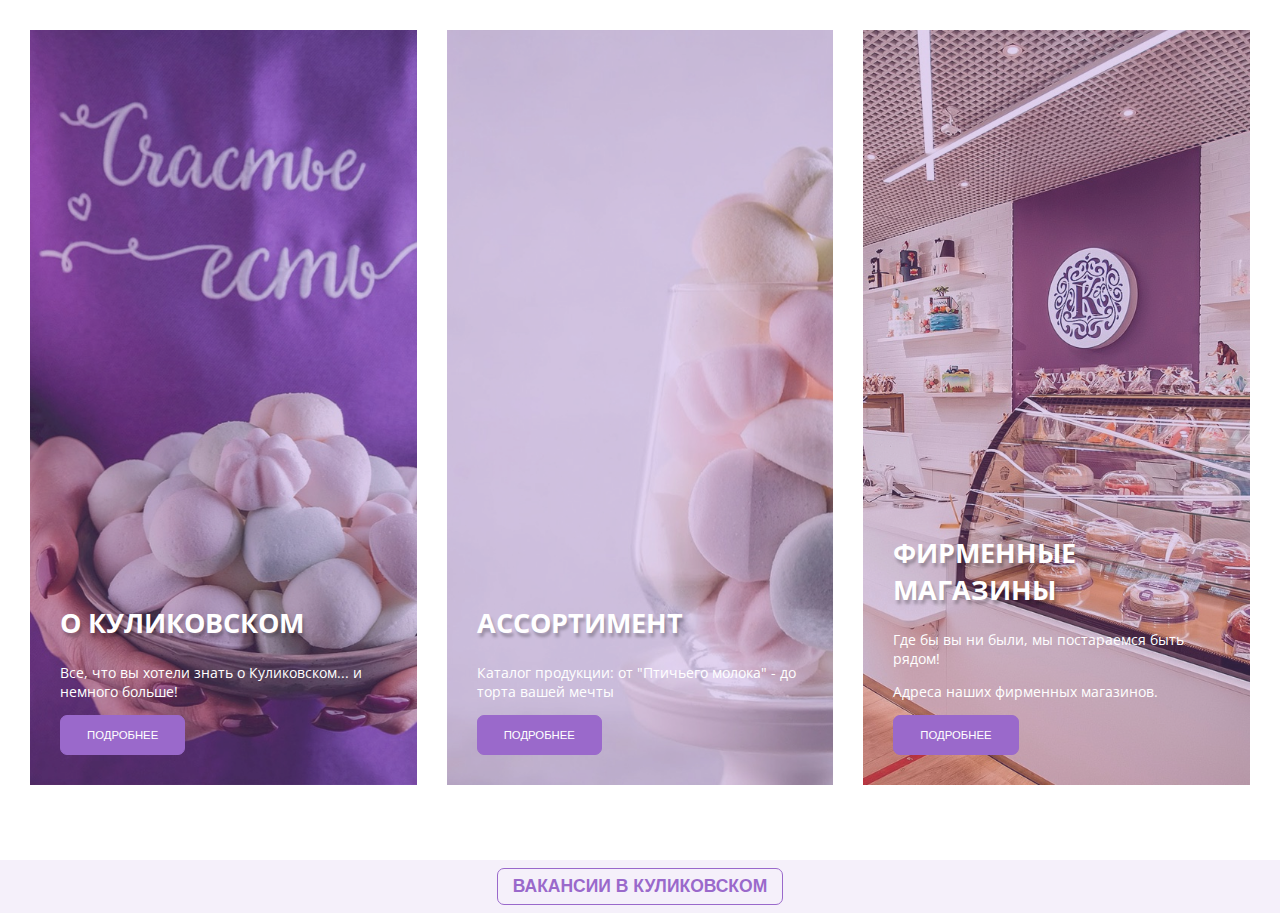
==== index.html @ 583b7c26 "kulikov" ====
<!DOCTYPE html>
<html lang="ru">
<head>
    <meta charset="UTF-8">
    <meta http-equiv="X-UA-Compatible" content="IE=edge">
    <meta name="viewport" content="width=device-width, initial-scale=1.0">
    <meta name="link" content="">
    <link rel="stylesheet" href="./lib/ChiefSlider/chief-slider.min.css">
    <link rel="icon" href="https://bitrix.kulikov.com/upload/landing/a2a/bnypx19rsgehgfzwub5ida5rsk8mgqv3/%D0%B4%D0%BB%D1%8F_%D0%A1%D0%AD%D0%94%D0%90_1_.png">
    <title>Главная</title>
    <link rel="stylesheet" href="./lib/slide-lib/slide-r.min.css">
    <link rel="preconnect" href="https://fonts.googleapis.com">
    <link rel="preconnect" href="https://fonts.gstatic.com" crossorigin>
    <link href="https://fonts.googleapis.com/css2?family=Cardo:ital,wght@0,400;0,700;1,400&family=Open+Sans:wght@300;400;500;600;700;800&display=swap" rel="stylesheet">
    <link rel="stylesheet" href="./css/style.css">
    <script src="./lib/ChiefSlider/chief-slider.min.js"></script>
    <script src="./lib/slide-lib/slide-r.min.js"></script>
</head>
<body>
    <main>
        <header>
            
        </header>
        <container>
            <div class="container">
                <div class="landing w-fill">
                    <div class="landing-block">
                        <div class="landing-items">
                            <div class="landing-item">
                                <article class="landing-item-box l-bg l-bg-1 h-fill pos-rel">
                                    <header class="landing-item-info">
                                        <div class="landing-item-title">
                                            <h2 class="l-title">О КУЛИКОВСКОМ</h2>
                                        </div>
                                        <div class="landing-item-subtitle">
                                            <p>Все, что вы хотели знать о Куликовском... и немного больше!</p>
                                        </div>
                                        <div class="landing-item-btn">
                                            <button class="btn-bg-pink fs-13 fw-700 btn-p-2 btn-font md-1-button">Подробнее</button>
                                        </div>
                                    </header>
                                    <figure class="landing-item-bg m-none"></figure>
                                </article>
                            </div>
                            <div class="landing-item">
                                <article class="landing-item-box l-bg-2 l-bg pos-rel h-fill">
                                    <header class="landing-item-info">
                                        <div class="landing-item-title">
                                            <h2 class="l-title">АССОРТИМЕНТ</h2>
                                        </div>
                                        <div class="landing-item-subtitle">
                                            <p>Каталог продукции: от "Птичьего молока" - до торта вашей мечты</p>
                                        </div>
                                        <div class="landing-item-btn">
                                            <button class="btn-bg-pink fs-13 fw-700 btn-p-2 btn-font md-1-button">Подробнее</button>
                                        </div>
                                    </header>
                                    <figure class="landing-item-bg m-none"></figure>
                                </article>
                            </div>
                            <div class="landing-item">
                                <article class="landing-item-box l-bg l-bg-3 pos-rel h-fill w-fill">
                                    <header class="landing-item-info">
                                        <div class="landing-item-title">
                                            <h2 class="l-title">ФИРМЕННЫЕ МАГАЗИНЫ</h2>
                                        </div>
                                        <div class="landing-item-subtitle">
                                            <p>Где бы вы ни были, мы постараемся быть рядом!</p>
                                            <p>Адреса наших фирменных магазинов.</p>
                                        </div>
                                        <div class="landing-item-btn">
                                            <button class="btn-bg-pink fs-13 fw-700 btn-p-2 btn-font md-1-button">Подробнее</button>
                                        </div>
                                    </header>
                                    <figure class="landing-item-bg m-none"></figure>
                                </article>
                            </div>
                        </div>
                    </div>
                    
                </div>
                <div class="job">
                    <div class="job-block g-bg-color">
                        <div class="job-btn">
                            <a href="./openings.html">
                                <button class="job-button btn-font fs-17 btn-p-3 fw-bold btn-bg btn-bg-active md-1-button">Вакансии в куликовском</button>
                            </a>
                        </div>
                    </div>
                </div>
            </div>
        </container>
        <footer>
            
        </footer>
    </main>
    <script src="./js/kulikov.js"></script>
    <script>
        const slideFooterLeft = new SlideLeft('.footer-soc')
        const slideFooterRight = new SlideRight('.footer-nav')
        const slideFooterBottom = new SlideBottom('.footer-text')
    </script>
</body>
</html>
---- lib/ChiefSlider/chief-slider.min.css ----
/*!
* chiefSlider
*   site: https://itchief.ru/javascript/slider
*   github: https://github.com/itchief/ui-components
*
* Copyright 2018-2021 Alexander Maltsev
* Licensed under MIT (https://github.com/itchief/ui-components/blob/master/LICENSE)
*/.slider{position:relative}.slider__container{overflow:hidden}.slider__items{display:flex;transition:transform .5s ease}.slider_disable-transition{transition:none}.slider__item{flex:0 0 100%;max-width:100%;user-select:none}.slider__control{position:absolute;top:50%;display:flex;align-items:center;justify-content:center;width:40px;color:#fff;text-align:center;height:50px;transform:translateY(-50%);background:rgba(0,0,0,.2)}.slider__control_hide{display:none}.slider__control[data-slide=prev]{left:0}.slider__control[data-slide=next]{right:0}.slider__control:focus,.slider__control:hover{color:#fff;text-decoration:none;outline:0;background:rgba(0,0,0,.3)}.slider__control::before{content:'';display:inline-block;width:20px;height:20px;background:transparent no-repeat center center;background-size:100% 100%}.slider__control[data-slide=prev]::before{background-image:url("data:image/svg+xml;charset=utf8,%3Csvg xmlns='http://www.w3.org/2000/svg' fill='%23fff' viewBox='0 0 8 8'%3E%3Cpath d='M5.25 0l-4 4 4 4 1.5-1.5-2.5-2.5 2.5-2.5-1.5-1.5z'/%3E%3C/svg%3E")}.slider__control[data-slide=next]::before{background-image:url("data:image/svg+xml;charset=utf8,%3Csvg xmlns='http://www.w3.org/2000/svg' fill='%23fff' viewBox='0 0 8 8'%3E%3Cpath d='M2.75 0l-1.5 1.5 2.5 2.5-2.5 2.5 1.5 1.5 4-4-4-4z'/%3E%3C/svg%3E")}.slider__indicators{position:absolute;right:0;bottom:0;left:0;z-index:15;display:flex;justify-content:center;padding-left:0;margin-right:15%;margin-left:15%;list-style:none;margin-top:0;margin-bottom:0}.slider__indicators li{box-sizing:content-box;flex:0 1 auto;width:30px;height:5px;margin-right:3px;margin-left:3px;text-indent:-999px;cursor:pointer;background-color:rgba(255,255,255,.5);background-clip:padding-box;border-top:15px solid transparent;border-bottom:15px solid transparent}.slider__indicators li.active{background-color:#FB2E86}
---- lib/slide-lib/slide-r.min.css ----
.slide-animation{animation:slide-r 3s 1;opacity:1 !important}.slide-animation-right{animation:slide-l 3s 1;opacity:1 !important}.slide-animation-bottom{animation:slide-b 3s 1;opacity:1 !important}.opacity{opacity:0}.transition{transition:all .8s ease-in-out}@keyframes slide-r{0%{transform:translateX(-100%)}50%{transform:translateX(0%)}}@keyframes slide-l{0%{transform:translateX(200%)}50%{transform:translateX(20%)}}@keyframes slide-b{0%{transform:translateY(100%)}50%{transform:translateY(0%)}}
---- css/style.css ----
* {
  box-sizing: border-box;
}

body {
  margin: 0;
  padding: 0;
  font-family: 'Open Sans', sans-serif;
}

:root {
  font-size: 14px;
}

.fs-16 {
  font-size: 1.14286rem;
}

.fs-13 {
  font-size: .81rem;
}

.fs-12 {
  font-size: 0.9rem;
}

.fs-17 {
  font-size: 1.25rem;
}

.fs-14 {
  font-size: 14px;
}

.fs-40 {
  font-size: 40px;
}

.fs-32 {
  font-size: 32px;
}

.fs-35 {
  font-size: 35px;
}

.fs-20 {
  font-size: 20px;
}

.fs-10 {
  font-size: 10px;
}

.c-pink {
  color: #9a69cb;
}

.c-text-grey {
  color: #999999;
}

.fw-bold {
  font-weight: 700;
}

.fw-regular {
  font-weight: 400;
}

.l-title {
  font-size: 27px;
  color: #ffffff;
  text-shadow: 2px 4px 3px #0000003f;
}

.l-bg {
  background-size: cover;
  background-position: center;
  background-repeat: no-repeat;
}

.l-bg-1 {
  background: url("./../img/landing/landing_1.jpg");
  background-size: cover;
}

.l-bg-2 {
  background: url("./../img/landing/landing_2.jpg");
  background-size: cover;
}

.l-bg-3 {
  background: url("./../img/landing/landing_3.jpg");
  background-size: cover;
}

.w-soc {
  width: 50%;
}

.g-box {
  width: 1140px;
  margin: 0 auto;
}

.g-bg-color {
  background-color: rgba(154, 105, 203, 0.1);
}

.g-light-bg-color {
  background-color: #f7f7f7;
}

.btn-p-1 {
  padding: 4px 7px;
}

.btn-p-3 {
  padding: 7px 15px;
}

.btn-p-2 {
  padding: 13px 26px;
}

.btn-bg {
  background-color: transparent;
}

.btn-bg-pink {
  background-color: #9a69cb;
  color: #ffffff;
}

.btn-font {
  text-transform: uppercase;
  border-radius: 7px;
  border: 0;
  outline: none;
  cursor: pointer;
}

.btn-bg-active {
  transition: all 0.2s ease-in;
}

.btn-bg-active:hover {
  background-color: #9a69cb;
  color: #ffffff;
}

.w-50 {
  width: 50%;
}

.w-fill {
  width: 100%;
}

.w-85 {
  width: 85%;
}

.w-33 {
  width: 33.333%;
}

.w-16 {
  max-width: 16.6666666% !important;
}

.w-s-item {
  max-width: 20%;
}

.mobile {
  height: 75px;
  display: flex;
  align-items: center;
  width: 100%;
  margin-top: 25px;
}

.mobile-btn {
  height: 100%;
  display: flex;
  align-items: center;
  justify-content: center;
}

.f-title {
  font-size: 16px;
  text-transform: uppercase;
}

.md-1-button {
  border: 1px solid #9a69cb !important;
}

.header {
  height: 175px;
  display: flex;
  align-items: center;
  flex-direction: column;
}

.header-logo {
  background-repeat: no-repeat;
  padding-top: 25px;
  background-size: cover;
  background-position: center;
  display: flex;
  justify-content: center;
}

.landing {
  padding: 30px 15px;
}

.landing-items {
  display: flex;
  height: 800px;
  position: relative;
}

.landing-item {
  width: 34%;
  height: 755px;
  position: relative;
  color: #ffffff;
  padding: 0 15px;
}

.landing-item-box {
  display: flex;
  align-items: flex-end;
}

.landing-item-info {
  position: relative;
  z-index: 10;
  padding: 30px;
}

.landing-item-bg {
  position: absolute;
  height: 100%;
  width: 100%;
  background-color: #9a69cb;
  opacity: 0.3;
  top: 0;
  right: 0;
  z-index: 0;
}

.job-btn {
  padding: 8px;
  text-align: center;
}

.job-block {
  text-align: center;
}

.job-button {
  color: #9a69cb;
}

.icon-vk {
  background: url("./../img/icon/VK_Monochrome_Compact_Logo.svg");
  width: 16px;
  height: 16px;
  background-repeat: no-repeat;
  background-size: cover;
}

.openings {
  text-align: center;
  overflow: hidden;
}

.openings-content {
  display: flex;
  text-align: left;
}

.o-link {
  color: #9a69cb;
}

.app-md1-right img {
  width: 100%;
  height: auto;
}

.app-md2-item:hover {
  border-bottom-color: #9a69cb;
}

.footer {
  width: 100%;
  height: 100%;
  background-color: #9a69cb;
  color: #ffffff;
  margin: 30px 0 0;
  padding-top: 50px;
  padding-bottom: 10px;
  overflow: hidden;
}

.footer-main {
  display: flex;
  justify-content: center;
}

.footer-nav {
  display: flex;
}

.footer-nav-item {
  width: 33.3333%;
  height: 100%;
}

.footer-nav-link {
  margin-bottom: 10px !important;
}

.footer a {
  color: #ffffff;
  text-decoration: none;
}

.footer a:hover {
  text-decoration: underline;
}

.footer ul {
  margin: 0;
  padding: 0;
  display: flex;
  flex-direction: column;
  gap: 7px;
}

.footer li {
  list-style-type: none;
  margin: 0;
  padding: 0;
  display: flex;
  align-items: center;
  gap: 5px;
}

.footer-title {
  text-transform: uppercase;
}

.footer-sponsor {
  background-color: #ffffff;
  width: 100%;
  margin: 0 auto;
}

.footer-sponsor-items {
  width: 100%;
  display: flex;
  margin: 0 auto;
  flex-direction: initial !important;
  gap: 0 !important;
}

.footer-sponsor-item {
  padding: 0 10px !important;
}

@media (max-width: 1140px) {
  .g-box {
    width: 960px;
  }
  .footer-main {
    width: 720px;
  }
  .footer-sponsor-item {
    transition: opacity .6s ease-in-out;
    opacity: 0;
  }
  .footer-sponsor-item.slider__item_active {
    opacity: 1;
  }
  .slider__wrapper {
    margin: 0 auto;
    overflow: hidden;
  }
  .slider__control {
    background-color: transparent;
  }
  .slider__control:focus, .slider__control:hover {
    background-color: transparent;
  }
  .slider__control[data-slide="prev"] {
    left: 0px;
  }
  .slider__control[data-slide="prev"]::before {
    background: none;
    width: 0;
    height: 0;
  }
  .slider__control[data-slide="next"] {
    right: 0px;
  }
  .slider__control[data-slide="next"]::before {
    background: none;
    width: 0;
    height: 0;
  }
  .slider__control svg {
    font-size: 20px;
    font-weight: bold;
    color: #b9b8b8;
  }
}

@media (max-width: 990px) {
  .landing-item {
    max-width: 50% !important;
    width: 48.2717%;
  }
  .landing .slider__wrapper {
    width: 100% !important;
  }
  .landing-items {
    width: 100%;
  }
  .g-box {
    width: 720px;
  }
}

@media (max-width: 760px) {
  .g-box {
    width: 560px;
  }
  .slider-wrapper {
    width: 470px;
  }
  .footer-main {
    flex-direction: column;
  }
  .footer-nav {
    flex-direction: column;
  }
  .openings-content {
    flex-direction: column;
  }
  .openings-content .w-50 {
    width: 100%;
  }
  .landing-item {
    width: 100%;
    max-width: 100% !important;
  }
}

@media (max-width: 560px) {
  .g-box {
    width: 100%;
  }
  .footer-sponsor-items {
    padding: 0 35px;
  }
  .slider-wrapper {
    padding: 0 35px;
  }
  .w-s-item {
    max-width: 50%;
  }
}

.bi {
  pointer-events: none;
}

.title {
  text-transform: uppercase;
}

.border {
  height: 10px;
  width: 5rem;
  background-color: #9a69cb;
}

.border-small {
  height: 2px;
  width: 40px;
}

.mg-center {
  margin: 0 auto;
}

.link {
  text-decoration: none;
}

.p-std {
  padding: 10px 15px 0;
}

.p-sides {
  padding: 0 15px;
}

.p-top-45 {
  padding-top: 45px;
}

.p-top-15 {
  padding-top: 15px;
}

.p-top-10 {
  padding-top: 10px;
}

.p-40-30 {
  padding: 40px 30px;
}

.p-bttm-30 {
  padding-bottom: 30px;
}

.p-bttm-10 {
  padding-bottom: 10px;
}

.m-none {
  margin: 0;
}

.m-bttm-30 {
  margin-bottom: 30px;
}

.m-bttm-15 {
  margin-bottom: 15px;
}

.m-top-15 {
  margin-top: 15px;
}

.m-right {
  margin-left: auto;
}

.i-wdt {
  width: 100%;
  height: auto;
}

.i-size {
  width: 100%;
  height: auto;
}

.t-center {
  text-align: center;
}

.t-left {
  text-align: left;
}

.t-uppercase {
  text-transform: uppercase;
}

.d-flex {
  display: flex;
}

.d-flex-y-center {
  align-items: center;
}

.d-flex-x-center {
  justify-content: center;
}

.d-flex-x-right {
  justify-content: right;
}

.d-flex-column {
  flex-direction: column;
}

.b-item-grey-1 {
  border: 1px solid #eee;
}

.icon-cash::before {
  content: '';
  font-family: "finance";
  -webkit-font-smoothing: antialiased;
}

.bg-cover {
  background-size: cover;
}

.transition-std {
  transition: all .2s ease-in;
}

.item-box {
  cursor: pointer;
}

.h-fill {
  height: 100%;
}

.pos-rel {
  position: relative;
}
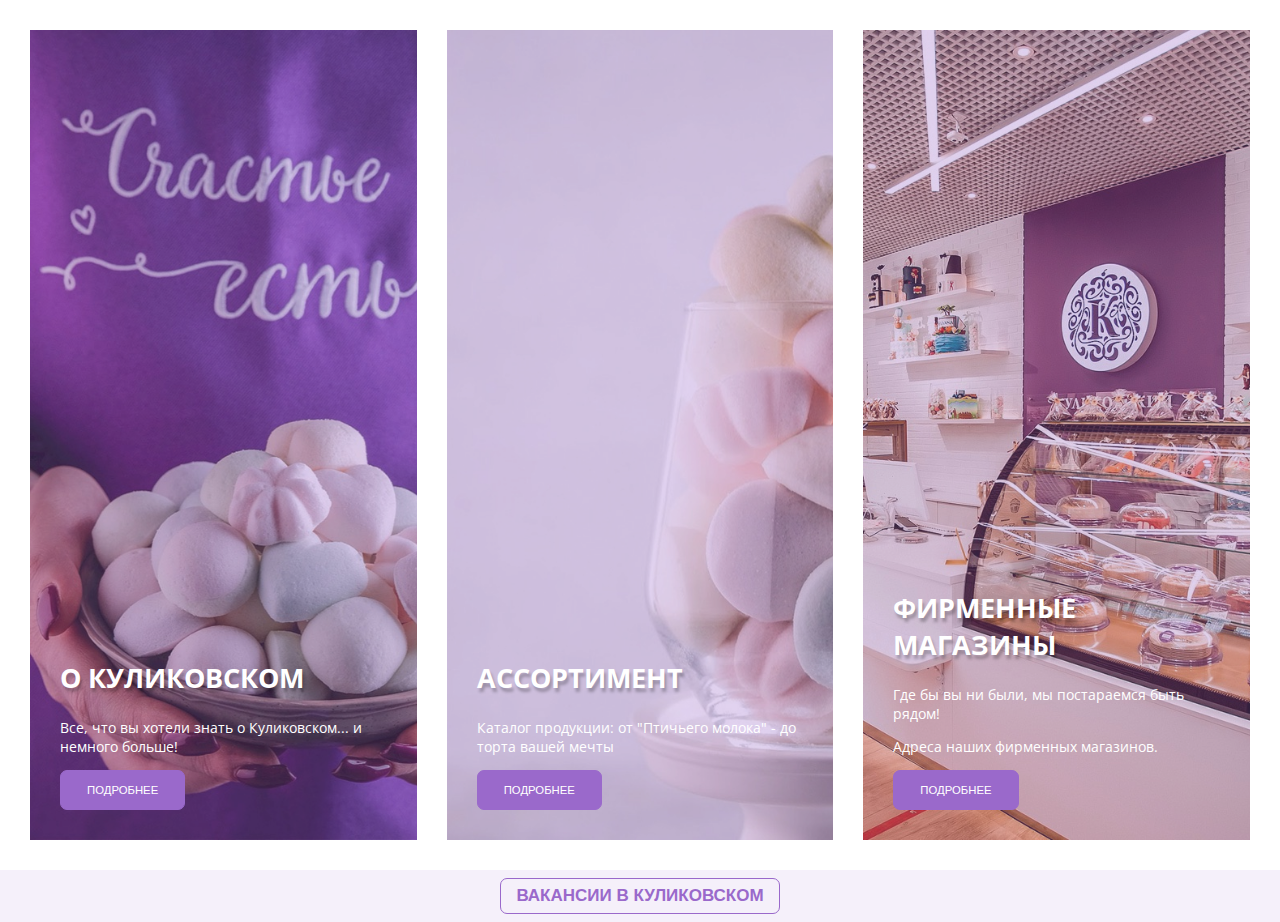
==== commit 39916a39: "kulikov" ====
--- a/index.html
+++ b/index.html
@@ -15,6 +15,7 @@
     <link rel="stylesheet" href="./css/style.css">
     <script src="./lib/ChiefSlider/chief-slider.min.js"></script>
     <script src="./lib/slide-lib/slide-r.min.js"></script>
+    <script src="https://github.com/xakplant/stickjaw/blob/master/stickjaw.min.js"></script>
 </head>
 <body>
     <main>
@@ -23,11 +24,11 @@
         </header>
         <container>
             <div class="container">
-                <div class="landing w-fill">
+                <div class="landing w-fill" style="height: 100% !important;">
                     <div class="landing-block">
                         <div class="landing-items">
-                            <div class="landing-item">
-                                <article class="landing-item-box l-bg l-bg-1 h-fill pos-rel">
+                            <div class="landing-item" data-proportion-h="2">
+                                <article class="landing-item-box l-bg l-bg-1 h-fill pos-rel" style="height: 90vh;">
                                     <header class="landing-item-info">
                                         <div class="landing-item-title">
                                             <h2 class="l-title">О КУЛИКОВСКОМ</h2>
@@ -39,7 +40,7 @@
                                             <button class="btn-bg-pink fs-13 fw-700 btn-p-2 btn-font md-1-button">Подробнее</button>
                                         </div>
                                     </header>
-                                    <figure class="landing-item-bg m-none"></figure>
+                                    <figure class="landing-item-bg m-none h-fill"></figure>
                                 </article>
                             </div>
                             <div class="landing-item">
@@ -55,7 +56,7 @@
                                             <button class="btn-bg-pink fs-13 fw-700 btn-p-2 btn-font md-1-button">Подробнее</button>
                                         </div>
                                     </header>
-                                    <figure class="landing-item-bg m-none"></figure>
+                                    <figure class="landing-item-bg m-none h-fill"></figure>
                                 </article>
                             </div>
                             <div class="landing-item">
@@ -72,7 +73,7 @@
                                             <button class="btn-bg-pink fs-13 fw-700 btn-p-2 btn-font md-1-button">Подробнее</button>
                                         </div>
                                     </header>
-                                    <figure class="landing-item-bg m-none"></figure>
+                                    <figure class="landing-item-bg m-none h-fill"></figure>
                                 </article>
                             </div>
                         </div>
@@ -99,6 +100,16 @@
         const slideFooterLeft = new SlideLeft('.footer-soc')
         const slideFooterRight = new SlideRight('.footer-nav')
         const slideFooterBottom = new SlideBottom('.footer-text')
+
+
+        const sj = new SJ({
+            options: {
+                h1w: true
+            },
+            settings: {
+                windowResize: true,
+            }
+        })
     </script>
 </body>
 </html>--- a/css/style.css
+++ b/css/style.css
@@ -25,11 +25,11 @@
 }
 
 .fs-17 {
-  font-size: 1.25rem;
+  font-size: 1.21429rem;
 }
 
 .fs-14 {
-  font-size: 14px;
+  font-size: 1rem;
 }
 
 .fs-40 {
@@ -48,8 +48,20 @@
   font-size: 20px;
 }
 
+.fs-23 {
+  font-size: 1.64286rem;
+}
+
 .fs-10 {
   font-size: 10px;
+}
+
+.fs-26 {
+  font-size: 1.85714rem;
+}
+
+.fs-42 {
+  font-size: 3rem;
 }
 
 .c-pink {
@@ -101,6 +113,11 @@
 
 .g-box {
   width: 1140px;
+  margin: 0 auto;
+}
+
+.g-box-faq {
+  width: 1110px;
   margin: 0 auto;
 }
 
@@ -220,13 +237,12 @@
 
 .landing-items {
   display: flex;
-  height: 800px;
   position: relative;
 }
 
 .landing-item {
   width: 34%;
-  height: 755px;
+  height: auto;
   position: relative;
   color: #ffffff;
   padding: 0 15px;
@@ -235,6 +251,7 @@
 .landing-item-box {
   display: flex;
   align-items: flex-end;
+  height: auto;
 }
 
 .landing-item-info {
@@ -245,8 +262,8 @@
 
 .landing-item-bg {
   position: absolute;
-  height: 100%;
   width: 100%;
+  height: auto;
   background-color: #9a69cb;
   opacity: 0.3;
   top: 0;
@@ -290,7 +307,7 @@
 }
 
 .app-md1-right img {
-  width: 100%;
+  width: 295px;
   height: auto;
 }
 
@@ -379,6 +396,9 @@
   .g-box {
     width: 960px;
   }
+  .g-box-faq {
+    width: 960px;
+  }
   .footer-main {
     width: 720px;
   }
@@ -436,12 +456,18 @@
   .g-box {
     width: 720px;
   }
+  .g-box-faq {
+    width: 720px;
+  }
 }
 
 @media (max-width: 760px) {
   .g-box {
     width: 560px;
   }
+  .g-box-faq {
+    width: 560px;
+  }
   .slider-wrapper {
     width: 470px;
   }
@@ -461,10 +487,35 @@
     width: 100%;
     max-width: 100% !important;
   }
+  .app-md1-content {
+    flex-direction: column;
+    align-items: unset !important;
+  }
+  .app-md1-left {
+    width: 100%;
+  }
+  .app-md1-info {
+    margin: 0 auto !important;
+  }
+  .app-md2-items {
+    flex-direction: column;
+  }
+  .app-md2-items .item-box {
+    width: 100% !important;
+  }
+  .app-md3-img {
+    margin-bottom: 50px;
+  }
+  .app-md3-content {
+    flex-direction: column;
+  }
 }
 
 @media (max-width: 560px) {
   .g-box {
+    width: 100%;
+  }
+  .g-box-faq {
     width: 100%;
   }
   .footer-sponsor-items {
@@ -497,6 +548,14 @@
   width: 40px;
 }
 
+.border-1-pink {
+  border: 1px solid #9a69cb;
+}
+
+.border-r-ball {
+  border-radius: 50%;
+}
+
 .mg-center {
   margin: 0 auto;
 }
@@ -525,6 +584,10 @@
   padding-top: 10px;
 }
 
+.p-top-40 {
+  padding-top: 2.85714rem;
+}
+
 .p-40-30 {
   padding: 40px 30px;
 }
@@ -537,6 +600,14 @@
   padding-bottom: 10px;
 }
 
+.p-bttm-20 {
+  padding-bottom: 20px;
+}
+
+.p-bttm-40 {
+  padding-bottom: 2.85714rem;
+}
+
 .m-none {
   margin: 0;
 }
@@ -546,7 +617,15 @@
 }
 
 .m-bttm-15 {
-  margin-bottom: 15px;
+  margin-bottom: 1.07143rem;
+}
+
+.m-bttm-10 {
+  margin-bottom: 0.71429rem;
+}
+
+.m-bttm-20 {
+  margin-bottom: 1.42857rem;
 }
 
 .m-top-15 {
@@ -555,6 +634,10 @@
 
 .m-right {
   margin-left: auto;
+}
+
+.m-right-30 {
+  margin-right: 2.14286rem;
 }
 
 .i-wdt {
@@ -628,3 +711,15 @@
 .pos-rel {
   position: relative;
 }
+
+.text-uppercase {
+  text-transform: uppercase;
+}
+
+.fill-first {
+  fill: #fff;
+}
+
+.fill-second {
+  fill: rgba(154, 105, 203, 0.9);
+}
